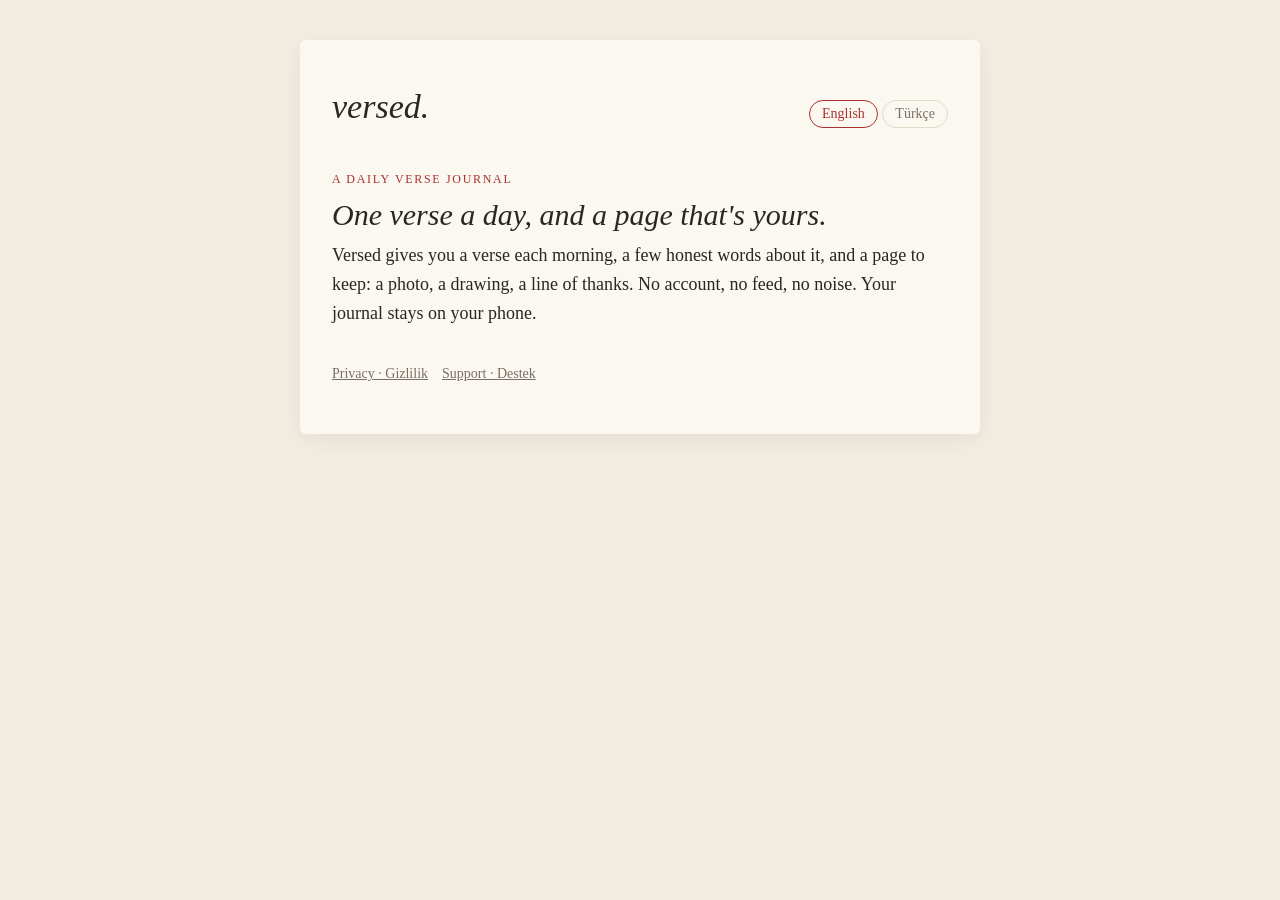
==== index.html @ 1757666a "Privacy, support and content pages for Versed" ====
<!doctype html>
<html lang="en">
<head>
<meta charset="utf-8">
<meta name="viewport" content="width=device-width, initial-scale=1">
<title>Versed</title>
<meta name="description" content="Versed is a quiet daily verse journal for iPhone.">
<link rel="stylesheet" href="style.css">
<script src="lang.js"></script>
</head>
<body>
<main>
  <header>
    <span class="brand">versed.</span>
    <div class="lang"><button data-lang="en">English</button> <button data-lang="tr">Türkçe</button></div>
  </header>

  <section lang="en">
    <div class="label">A daily verse journal</div>
    <h1>One verse a day, and a page that's yours.</h1>
    <p>Versed gives you a verse each morning, a few honest words about it, and a page to keep: a photo, a drawing, a line of thanks. No account, no feed, no noise. Your journal stays on your phone.</p>
  </section>

  <section lang="tr">
    <div class="label">Günlük ayet defteri</div>
    <h1>Her gün bir ayet ve sana ait bir sayfa.</h1>
    <p>Versed her sabah sana bir ayet, onun hakkında birkaç dürüst söz ve saklayacağın bir sayfa verir: bir fotoğraf, bir çizim, bir satır şükür. Hesap yok, akış yok, gürültü yok. Defterin telefonunda kalır.</p>
  </section>

  <footer><a href="privacy/">Privacy · Gizlilik</a><a href="support/">Support · Destek</a></footer>
</main>
</body>
</html>
---- style.css ----
:root {
  --paper: #f3ece0;
  --page: #fbf8f1;
  --ink: #2b2622;
  --muted: #7a6f66;
  --rubric: #a8322d;
  --rule: #e4d9c8;
}
@media (prefers-color-scheme: dark) {
  :root {
    --paper: #1c1916;
    --page: #24201c;
    --ink: #efe7da;
    --muted: #a99d90;
    --rubric: #d8645d;
    --rule: #3a332c;
  }
}
* { box-sizing: border-box; }
html { -webkit-text-size-adjust: 100%; }
body {
  margin: 0;
  background: var(--paper);
  color: var(--ink);
  font-family: "Iowan Old Style", "Palatino Linotype", Palatino, Georgia, serif;
  font-size: 18px;
  line-height: 1.6;
}
main {
  max-width: 680px;
  margin: 40px auto;
  padding: 40px 32px 48px;
  background: var(--page);
  border-radius: 6px;
  box-shadow: 0 6px 24px rgba(0, 0, 0, 0.06);
}
@media (max-width: 720px) {
  main { margin: 0; border-radius: 0; padding: 32px 16px 40px; box-shadow: none; }
}
header { display: flex; align-items: baseline; justify-content: space-between; gap: 16px; margin-bottom: 28px; }
.brand { font-size: 34px; font-style: italic; color: var(--ink); text-decoration: none; }
.lang button {
  font: inherit; font-size: 14px; background: none; border: 1px solid var(--rule);
  color: var(--muted); border-radius: 999px; padding: 2px 12px; cursor: pointer;
}
.lang button[aria-pressed="true"] { color: var(--rubric); border-color: var(--rubric); }
.label {
  font-size: 12px; letter-spacing: 0.14em; text-transform: uppercase; color: var(--rubric);
  margin: 36px 0 6px;
}
h1 { font-weight: normal; font-style: italic; font-size: 30px; line-height: 1.25; margin: 0 0 8px; }
h2 { font-weight: normal; font-size: 21px; margin: 32px 0 6px; }
p, li { margin: 0 0 12px; }
ul { padding-left: 20px; }
a { color: var(--rubric); }
.muted { color: var(--muted); font-size: 15px; }
hr { border: none; border-top: 1px solid var(--rule); margin: 32px 0; }
footer { margin-top: 36px; font-size: 14px; color: var(--muted); }
footer a { color: var(--muted); margin-right: 14px; }
section[lang]:not(.active) { display: none; }
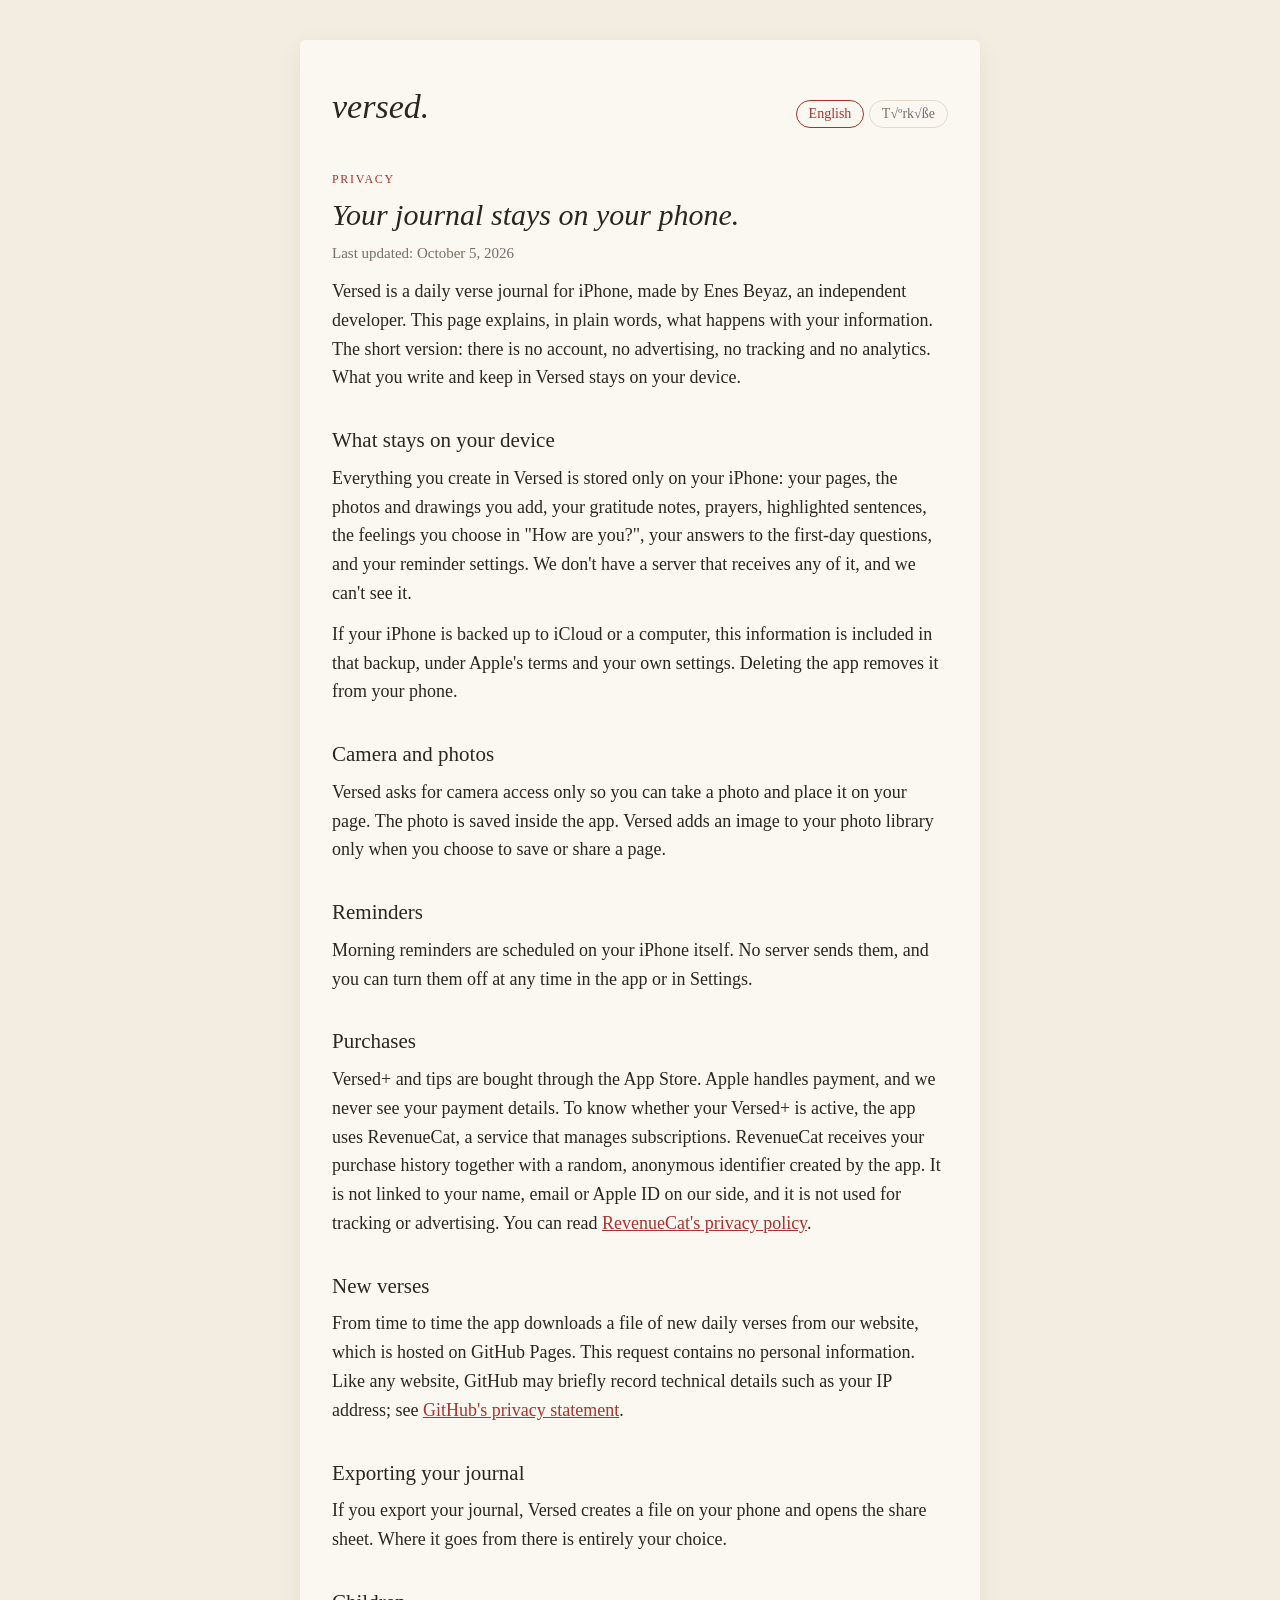
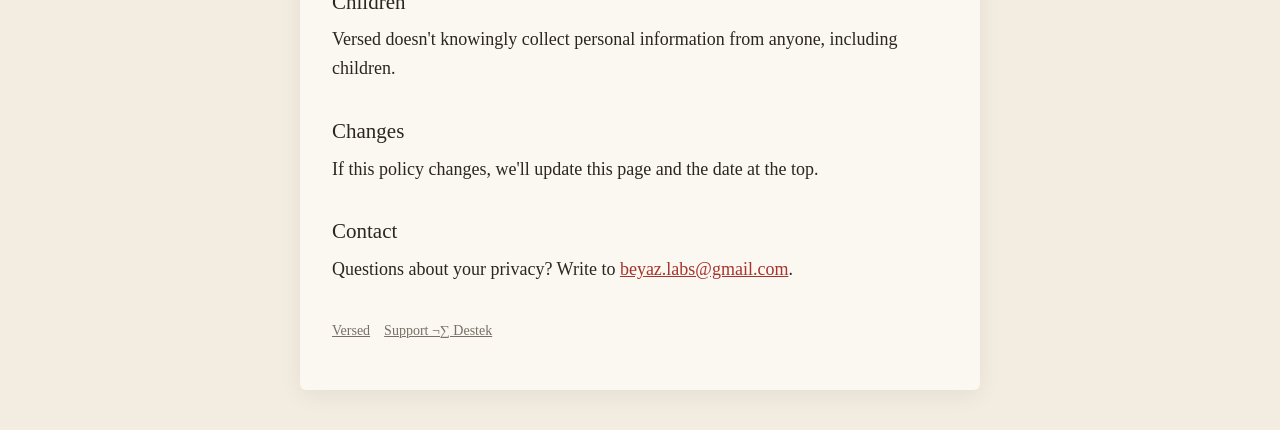
==== commit 8ea93162: "Rename versed-privacy to index.html" ====
--- a/index.html
+++ b/index.html
@@ -3,31 +3,173 @@
 <head>
 <meta charset="utf-8">
 <meta name="viewport" content="width=device-width, initial-scale=1">
-<title>Versed</title>
-<meta name="description" content="Versed is a quiet daily verse journal for iPhone.">
-<link rel="stylesheet" href="style.css">
-<script src="lang.js"></script>
+<title>Versed ¬∑ Privacy</title>
+<meta name="description" content="Privacy policy for Versed, a daily verse journal for iPhone.">
+<style>
+:root {
+  --paper: #f3ece0;
+  --page: #fbf8f1;
+  --ink: #2b2622;
+  --muted: #7a6f66;
+  --rubric: #a8322d;
+  --rule: #e4d9c8;
+}
+@media (prefers-color-scheme: dark) {
+  :root {
+    --paper: #1c1916;
+    --page: #24201c;
+    --ink: #efe7da;
+    --muted: #a99d90;
+    --rubric: #d8645d;
+    --rule: #3a332c;
+  }
+}
+* { box-sizing: border-box; }
+html { -webkit-text-size-adjust: 100%; }
+body {
+  margin: 0;
+  background: var(--paper);
+  color: var(--ink);
+  font-family: "Iowan Old Style", "Palatino Linotype", Palatino, Georgia, serif;
+  font-size: 18px;
+  line-height: 1.6;
+}
+main {
+  max-width: 680px;
+  margin: 40px auto;
+  padding: 40px 32px 48px;
+  background: var(--page);
+  border-radius: 6px;
+  box-shadow: 0 6px 24px rgba(0, 0, 0, 0.06);
+}
+@media (max-width: 720px) {
+  main { margin: 0; border-radius: 0; padding: 32px 16px 40px; box-shadow: none; }
+}
+header { display: flex; align-items: baseline; justify-content: space-between; gap: 16px; margin-bottom: 28px; }
+.brand { font-size: 34px; font-style: italic; color: var(--ink); text-decoration: none; }
+.lang button {
+  font: inherit; font-size: 14px; background: none; border: 1px solid var(--rule);
+  color: var(--muted); border-radius: 999px; padding: 2px 12px; cursor: pointer;
+}
+.lang button[aria-pressed="true"] { color: var(--rubric); border-color: var(--rubric); }
+.label {
+  font-size: 12px; letter-spacing: 0.14em; text-transform: uppercase; color: var(--rubric);
+  margin: 36px 0 6px;
+}
+h1 { font-weight: normal; font-style: italic; font-size: 30px; line-height: 1.25; margin: 0 0 8px; }
+h2 { font-weight: normal; font-size: 21px; margin: 32px 0 6px; }
+p, li { margin: 0 0 12px; }
+ul { padding-left: 20px; }
+a { color: var(--rubric); }
+.muted { color: var(--muted); font-size: 15px; }
+hr { border: none; border-top: 1px solid var(--rule); margin: 32px 0; }
+footer { margin-top: 36px; font-size: 14px; color: var(--muted); }
+footer a { color: var(--muted); margin-right: 14px; }
+section[lang]:not(.active) { display: none; }
+</style>
+<script>
+// Shows English by default; ?lang=tr or the T√ºrk√ße button switches to Turkish.
+(function () {
+  var param = new URLSearchParams(location.search).get("lang");
+  var lang = param === "tr" ? "tr" : "en";
+  function apply(l) {
+    document.documentElement.lang = l;
+    document.querySelectorAll("section[lang]").forEach(function (s) {
+      s.classList.toggle("active", s.getAttribute("lang") === l);
+    });
+    document.querySelectorAll(".lang button").forEach(function (b) {
+      b.setAttribute("aria-pressed", b.dataset.lang === l ? "true" : "false");
+    });
+  }
+  document.addEventListener("DOMContentLoaded", function () {
+    document.querySelectorAll(".lang button").forEach(function (b) {
+      b.addEventListener("click", function () { apply(b.dataset.lang); });
+    });
+    apply(lang);
+  });
+})();
+</script>
 </head>
 <body>
 <main>
   <header>
-    <span class="brand">versed.</span>
-    <div class="lang"><button data-lang="en">English</button> <button data-lang="tr">Türkçe</button></div>
+    <a class="brand" href="../">versed.</a>
+    <div class="lang"><button data-lang="en">English</button> <button data-lang="tr">T√ºrk√ße</button></div>
   </header>
 
   <section lang="en">
-    <div class="label">A daily verse journal</div>
-    <h1>One verse a day, and a page that's yours.</h1>
-    <p>Versed gives you a verse each morning, a few honest words about it, and a page to keep: a photo, a drawing, a line of thanks. No account, no feed, no noise. Your journal stays on your phone.</p>
+    <div class="label">Privacy</div>
+    <h1>Your journal stays on your phone.</h1>
+    <p class="muted">Last updated: October 5, 2026</p>
+
+    <p>Versed is a daily verse journal for iPhone, made by Enes Beyaz, an independent developer. This page explains, in plain words, what happens with your information. The short version: there is no account, no advertising, no tracking and no analytics. What you write and keep in Versed stays on your device.</p>
+
+    <h2>What stays on your device</h2>
+    <p>Everything you create in Versed is stored only on your iPhone: your pages, the photos and drawings you add, your gratitude notes, prayers, highlighted sentences, the feelings you choose in "How are you?", your answers to the first-day questions, and your reminder settings. We don't have a server that receives any of it, and we can't see it.</p>
+    <p>If your iPhone is backed up to iCloud or a computer, this information is included in that backup, under Apple's terms and your own settings. Deleting the app removes it from your phone.</p>
+
+    <h2>Camera and photos</h2>
+    <p>Versed asks for camera access only so you can take a photo and place it on your page. The photo is saved inside the app. Versed adds an image to your photo library only when you choose to save or share a page.</p>
+
+    <h2>Reminders</h2>
+    <p>Morning reminders are scheduled on your iPhone itself. No server sends them, and you can turn them off at any time in the app or in Settings.</p>
+
+    <h2>Purchases</h2>
+    <p>Versed+ and tips are bought through the App Store. Apple handles payment, and we never see your payment details. To know whether your Versed+ is active, the app uses RevenueCat, a service that manages subscriptions. RevenueCat receives your purchase history together with a random, anonymous identifier created by the app. It is not linked to your name, email or Apple ID on our side, and it is not used for tracking or advertising. You can read <a href="https://www.revenuecat.com/privacy">RevenueCat's privacy policy</a>.</p>
+
+    <h2>New verses</h2>
+    <p>From time to time the app downloads a file of new daily verses from our website, which is hosted on GitHub Pages. This request contains no personal information. Like any website, GitHub may briefly record technical details such as your IP address; see <a href="https://docs.github.com/site-policy/privacy-policies/github-general-privacy-statement">GitHub's privacy statement</a>.</p>
+
+    <h2>Exporting your journal</h2>
+    <p>If you export your journal, Versed creates a file on your phone and opens the share sheet. Where it goes from there is entirely your choice.</p>
+
+    <h2>Children</h2>
+    <p>Versed doesn't knowingly collect personal information from anyone, including children.</p>
+
+    <h2>Changes</h2>
+    <p>If this policy changes, we'll update this page and the date at the top.</p>
+
+    <h2>Contact</h2>
+    <p>Questions about your privacy? Write to <a href="mailto:beyaz.labs@gmail.com">beyaz.labs@gmail.com</a>.</p>
   </section>
 
   <section lang="tr">
-    <div class="label">Günlük ayet defteri</div>
-    <h1>Her gün bir ayet ve sana ait bir sayfa.</h1>
-    <p>Versed her sabah sana bir ayet, onun hakkında birkaç dürüst söz ve saklayacağın bir sayfa verir: bir fotoğraf, bir çizim, bir satır şükür. Hesap yok, akış yok, gürültü yok. Defterin telefonunda kalır.</p>
+    <div class="label">Gizlilik</div>
+    <h1>Defterin telefonunda kalƒ±r.</h1>
+    <p class="muted">Son g√ºncelleme: 5 Ekim 2026</p>
+
+    <p>Versed, baƒüƒ±msƒ±z geli≈ütirici Enes Beyaz tarafƒ±ndan yapƒ±lmƒ±≈ü, iPhone i√ßin g√ºnl√ºk bir ayet defteridir. Bu sayfa, bilgilerinle ne olduƒüunu sade bir dille anlatƒ±r. Kƒ±sacasƒ±: hesap yok, reklam yok, takip yok, analitik yok. Versed'de yazdƒ±ƒüƒ±n ve sakladƒ±ƒüƒ±n her ≈üey cihazƒ±nda kalƒ±r.</p>
+
+    <h2>Cihazƒ±nda kalanlar</h2>
+    <p>Versed'de olu≈üturduƒüun her ≈üey yalnƒ±zca iPhone'unda saklanƒ±r: sayfalarƒ±n, eklediƒüin fotoƒüraflar ve √ßizimler, ≈ü√ºk√ºr notlarƒ±n, dualarƒ±n, altƒ±nƒ± √ßizdiƒüin c√ºmleler, "Nasƒ±lsƒ±n?" b√∂l√ºm√ºnde se√ßtiƒüin hisler, ilk g√ºn sorularƒ±na verdiƒüin cevaplar ve hatƒ±rlatƒ±cƒ± ayarlarƒ±n. Bunlarƒ± alan bir sunucumuz yok ve biz g√∂remeyiz.</p>
+    <p>iPhone'un iCloud'a ya da bir bilgisayara yedekleniyorsa, bu bilgiler Apple'ƒ±n ko≈üullarƒ± ve senin ayarlarƒ±n √ßer√ßevesinde o yedeƒüe dahil olur. Uygulamayƒ± silmek bunlarƒ± telefonundan kaldƒ±rƒ±r.</p>
+
+    <h2>Kamera ve fotoƒüraflar</h2>
+    <p>Versed kamera iznini yalnƒ±zca fotoƒüraf √ßekip sayfana yapƒ±≈ütƒ±rabilmen i√ßin ister. Fotoƒüraf uygulamanƒ±n i√ßinde saklanƒ±r. Versed, fotoƒüraf ar≈üivine yalnƒ±zca bir sayfayƒ± kaydetmeyi ya da payla≈ümayƒ± se√ßtiƒüinde resim ekler.</p>
+
+    <h2>Hatƒ±rlatƒ±cƒ±lar</h2>
+    <p>Sabah hatƒ±rlatƒ±cƒ±larƒ± iPhone'unun kendisinde planlanƒ±r. Hi√ßbir sunucu g√∂ndermez; uygulamadan ya da Ayarlar'dan istediƒüin zaman kapatabilirsin.</p>
+
+    <h2>Satƒ±n almalar</h2>
+    <p>Versed+ ve bah≈üi≈üler App Store √ºzerinden satƒ±n alƒ±nƒ±r. √ñdemeyi Apple yapar, √∂deme bilgilerini biz hi√ßbir zaman g√∂rmeyiz. Versed+'ƒ±n etkin olup olmadƒ±ƒüƒ±nƒ± bilmek i√ßin uygulama, abonelikleri y√∂neten bir hizmet olan RevenueCat'i kullanƒ±r. RevenueCat, satƒ±n alma ge√ßmi≈üini uygulamanƒ±n olu≈üturduƒüu rastgele, anonim bir kimlikle birlikte alƒ±r. Bu kimlik bizim tarafƒ±mƒ±zda adƒ±na, e-postana ya da Apple kimliƒüine baƒülanmaz; takip ya da reklam i√ßin kullanƒ±lmaz. <a href="https://www.revenuecat.com/privacy">RevenueCat'in gizlilik politikasƒ±nƒ±</a> okuyabilirsin.</p>
+
+    <h2>Yeni ayetler</h2>
+    <p>Uygulama zaman zaman, GitHub Pages √ºzerinde barƒ±ndƒ±rƒ±lan sitemizden yeni g√ºnl√ºk ayetlerin bulunduƒüu bir dosya indirir. Bu istek hi√ßbir ki≈üisel bilgi i√ßermez. Her web sitesinde olduƒüu gibi GitHub, IP adresin gibi teknik ayrƒ±ntƒ±larƒ± kƒ±sa s√ºreliƒüine kaydedebilir; bkz. <a href="https://docs.github.com/site-policy/privacy-policies/github-general-privacy-statement">GitHub gizlilik bildirimi</a>.</p>
+
+    <h2>Defterini dƒ±≈üa aktarmak</h2>
+    <p>Defterini dƒ±≈üa aktarƒ±rsan Versed telefonunda bir dosya olu≈üturur ve payla≈üƒ±m ekranƒ±nƒ± a√ßar. Dosyanƒ±n oradan nereye gideceƒüi tamamen senin se√ßimin.</p>
+
+    <h2>√áocuklar</h2>
+    <p>Versed, √ßocuklar dahil hi√ß kimseden bilerek ki≈üisel bilgi toplamaz.</p>
+
+    <h2>Deƒüi≈üiklikler</h2>
+    <p>Bu politika deƒüi≈üirse bu sayfayƒ± ve √ºstteki tarihi g√ºncelleriz.</p>
+
+    <h2>ƒ∞leti≈üim</h2>
+    <p>Gizliliƒüinle ilgili sorularƒ±n i√ßin <a href="mailto:beyaz.labs@gmail.com">beyaz.labs@gmail.com</a> adresine yazabilirsin.</p>
   </section>
 
-  <footer><a href="privacy/">Privacy · Gizlilik</a><a href="support/">Support · Destek</a></footer>
+  <footer><a href="../">Versed</a><a href="../support/">Support ¬∑ Destek</a></footer>
 </main>
 </body>
 </html>
